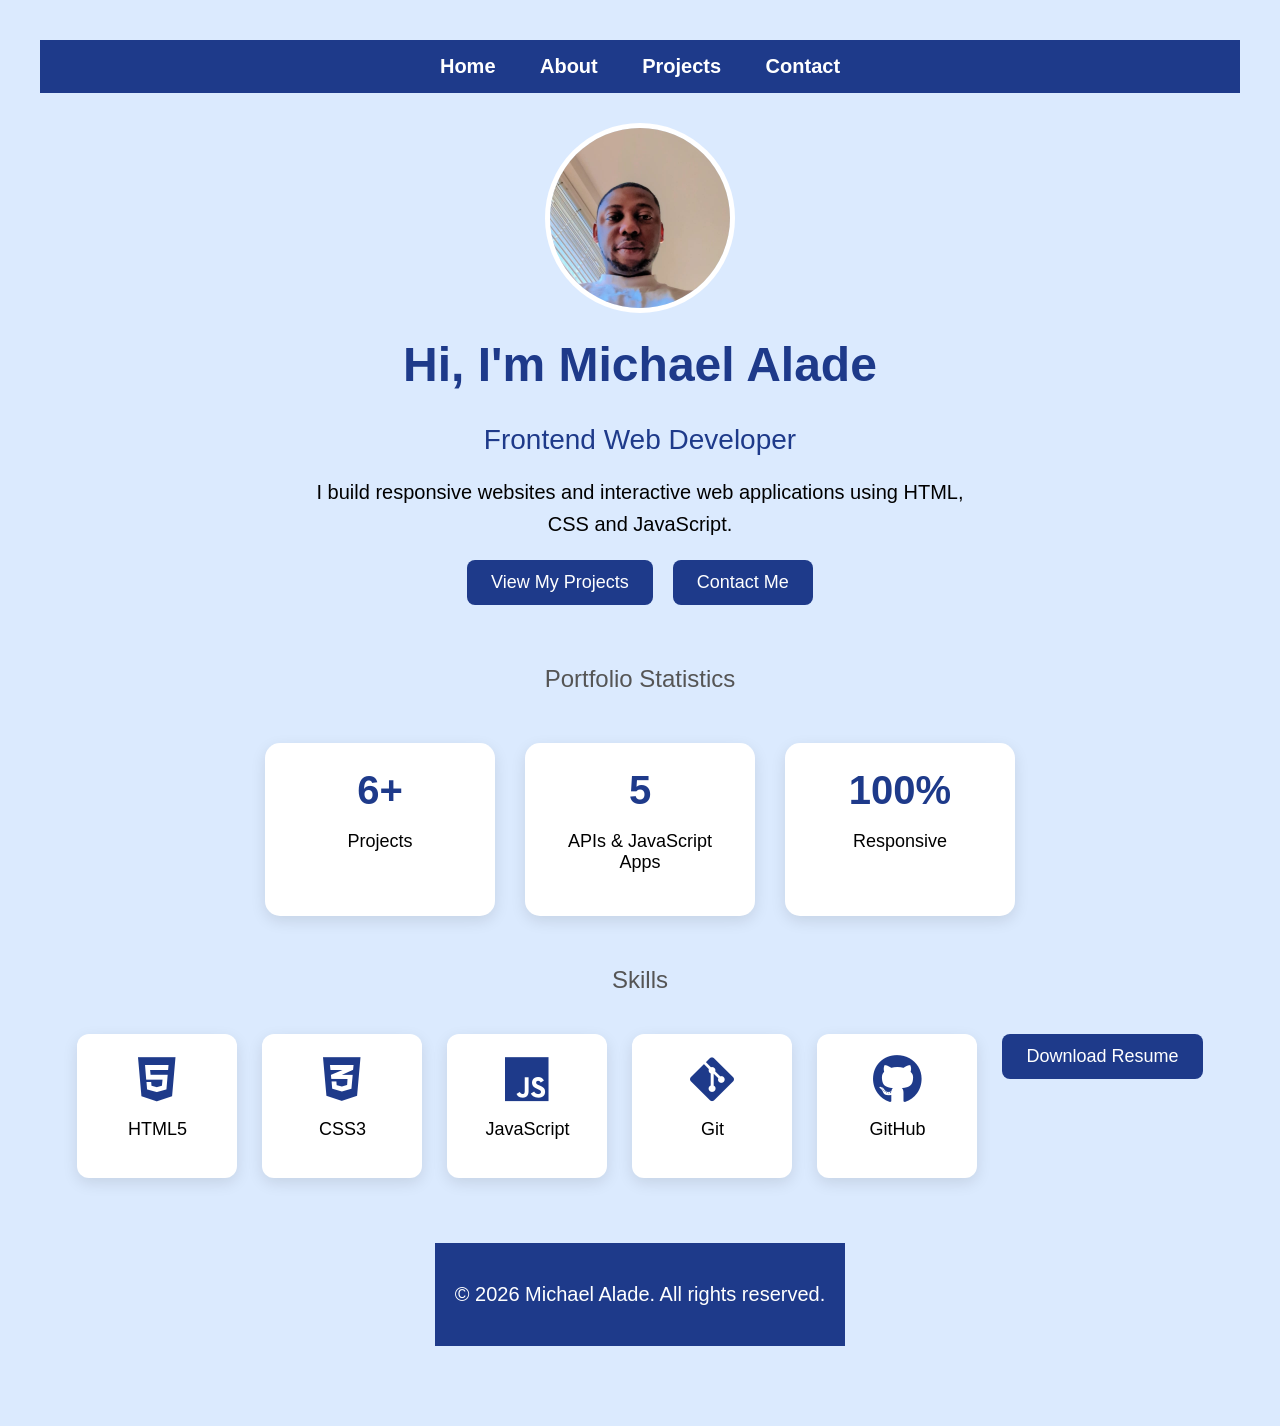
==== index.html @ 43a9d6e0 "First portfolio website" ====
<!DOCTYPE html>
<html>

<head>
    <title>Michael Alade</title>
    <link rel="stylesheet" href="style.css">
    <link rel="stylesheet" href="https://cdnjs.cloudflare.com/ajax/libs/font-awesome/6.7.2/css/all.min.css">
</head>

<body>

    <nav>
    <a href="index.html">Home</a>
    <a href="about.html">About</a>
    <a href="projects.html">Projects</a>
    <a href="contact.html">Contact</a>
</nav>

<div class="hero">

    <img src="images/michael.jpg" alt="Michael" class="profile-photo">

    <h1>Hi, I'm Michael Alade</h1>

    <h2>Frontend Web Developer</h2>

    <p>
        I build responsive websites and interactive web applications using
        HTML, CSS and JavaScript.
    </p>

    <div class="button-group">

        <a href="projects.html">
            <button>View My Projects</button>
        </a>

        <a href="contact.html">
            <button>Contact Me</button>
        </a>

    </div>

</div>

<h2>Portfolio Statistics</h2>

<div class="stats">

    <div class="stat-box">
        <h1>6+</h1>
        <p>Projects</p>
    </div>

    <div class="stat-box">
        <h1>5</h1>
        <p>APIs & JavaScript Apps</p>
    </div>

    <div class="stat-box">
        <h1>100%</h1>
        <p>Responsive</p>
    </div>

</div>

<h2>Skills</h2>

<div class="skills">

    <div class="skill">
        <i class="fa-brands fa-html5"></i>
        <p>HTML5</p>
    </div>

    <div class="skill">
        <i class="fa-brands fa-css3-alt"></i>
        <p>CSS3</p>
    </div>

    <div class="skill">
        <i class="fa-brands fa-js"></i>
        <p>JavaScript</p>
    </div>

    <div class="skill">
        <i class="fa-brands fa-git-alt"></i>
        <p>Git</p>
    </div>

    <div class="skill">
        <i class="fa-brands fa-github"></i>
        <p>GitHub</p>
    </div>
    <a href="resume.pdf" download>
    <button>Download Resume</button>
</a>

<footer>

    <p>© 2026 Michael Alade. All rights reserved.</p>

</footer>
---- style.css ----
/* ===========================
   GENERAL
=========================== */

body {
    background-color: #dbeafe;
    font-family: Arial, sans-serif;
    text-align: center;
    padding: 40px;
    margin: 0;
}

.container {
    width: 600px;
    max-width: 90%;
    margin: 50px auto;
    background-color: white;
    padding: 30px;
    border-radius: 15px;
}

h1 {
    color: #1e3a8a;
}

h2 {
    color: #555;
    font-size: 24px;
    font-weight: normal;
}

p {
    font-size: 20px;
}

/* ===========================
   NAVIGATION
=========================== */

nav {
    background-color: #1e3a8a;
    padding: 15px;
    margin-bottom: 30px;
    text-align: center;
    position: sticky;
    top: 0;
    z-index: 1000;
}

nav a {
    color: white;
    text-decoration: none;
    margin: 0 20px;
    font-size: 20px;
    font-weight: bold;
}

nav a:hover {
    color: #cbd5e1;
}

/* ===========================
   BUTTONS
=========================== */

button {
    background: #1e3a8a;
    color: white;
    border: none;
    padding: 12px 24px;
    border-radius: 8px;
    font-size: 18px;
    cursor: pointer;
    transition: background-color 0.3s, transform 0.2s;
}

button:hover {
    background: #2563eb;
    transform: scale(1.05);
}

.button-group {
    display: flex;
    justify-content: center;
    gap: 20px;
    margin-top: 20px;
}

.button-group a {
    text-decoration: none;
}

/* ===========================
   PROFILE
=========================== */

.profile-photo {
    width: 180px;
    height: 180px;
    border-radius: 50%;
    object-fit: cover;
    border: 5px solid white;
}

/* ===========================
   FOOTER
=========================== */

footer {
    margin-top: 40px;
    padding: 20px;
    text-align: center;
    color: white;
    background-color: #1e3a8a;
}

/* ===========================
   PROJECT CARDS
=========================== */

.project-card {
    background: white;
    border-radius: 10px;
    padding: 25px;
    margin: 40px auto;
    max-width: 700px;
    box-shadow: 0 4px 10px rgba(0,0,0,0.1);
    transition: transform 0.3s ease, box-shadow 0.3s ease;
}

.project-card:hover {
    transform: translateY(-8px);
    box-shadow: 0 12px 30px rgba(0,0,0,0.15);
}

.project-card h2 {
    color: #1e3a8a;
}

.project-card p {
    margin: 18px 0;
}

.project-card img {
    width: 280px;
    height: 170px;
    object-fit: contain;
    display: block;
    margin: 20px auto;
    border-radius: 10px;
    background: #f5f5f5;
}

/* ===========================
   CALCULATOR
=========================== */

.calculator {
    width: 320px;
    margin: 50px auto;
    background: white;
    padding: 20px;
    border-radius: 15px;
    box-shadow: 0 5px 15px rgba(0,0,0,0.2);
}

#display {
    width: 100%;
    height: 60px;
    font-size: 28px;
    text-align: right;
    padding: 10px;
    margin-bottom: 20px;
    border: 2px solid #ddd;
    border-radius: 10px;
    box-sizing: border-box;
}

.buttons {
    display: grid;
    grid-template-columns: repeat(4, 1fr);
    gap: 10px;
}

.buttons button {
    height: 60px;
    font-size: 22px;
}

/* ===========================
   TODO APP
=========================== */

#taskList {
    list-style: none;
    padding: 0;
}

#taskList li {
    margin: 15px 0;
    cursor: pointer;
    font-size: 28px;
}

#taskList button {
    margin-left: 15px;
    padding: 5px 12px;
    font-size: 16px;
    border: none;
    border-radius: 6px;
    background-color: crimson;
}

#taskList button:hover {
    background-color: darkred;
}

/* ===========================
   CLOCK
=========================== */

.clock-container {
    text-align: center;
    margin-top: 100px;
}

#clock {
    font-size: 70px;
    font-weight: bold;
    color: #1f3c88;
    margin-top: 30px;
}

.skills{
    display:flex;
    justify-content:center;
    flex-wrap:wrap;
    gap:25px;
    margin:40px 0;
}

.skill{
    width:120px;
    background:white;
    padding:20px;
    border-radius:12px;
    box-shadow:0 5px 15px rgba(0,0,0,.1);
    transition:0.3s;
}

.skill:hover{
    transform:translateY(-8px);
}

.skill i{
    font-size:50px;
    color:#1e3a8a;
}

.skill p{
    margin-top:15px;
    font-size:18px;
}

@keyframes fadeIn{

    from{
        opacity:0;
        transform:translateY(20px);
    }

    to{
        opacity:1;
        transform:translateY(0);
    }

}

.container{
    animation:fadeIn 1s ease;
}

@media (max-width:768px){

    body{
        padding:20px;
    }

    .container{
        width:90%;
        padding:20px;
    }

    nav a{
        display:block;
        margin:12px 0;
    }

    .project-card{
        width:100%;
    }

    .project-card img{
        width:100%;
        height:auto;
    }

    #movieInput,
    #cityInput{
        width:90%;
    }

    button{
        width:100%;
        margin-top:10px;
    }

}

.hero{
    text-align:center;
    margin-bottom:60px;
}

.hero h1{
    font-size:48px;
    margin-top:20px;
}

.hero h2{
    color:#1e3a8a;
    font-size:28px;
    margin-bottom:20px;
}

.hero p{
    max-width:650px;
    margin:20px auto;
    line-height:1.6;
}

.stats{
    display:flex;
    justify-content:center;
    gap:30px;
    flex-wrap:wrap;
    margin:50px 0;
}

.stat-box{
    background:white;
    width:180px;
    padding:25px;
    border-radius:15px;
    box-shadow:0 5px 15px rgba(0,0,0,.1);
}

.stat-box h1{
    color:#1e3a8a;
    font-size:40px;
    margin:0;
}

.stat-box p{
    font-size:18px;
}
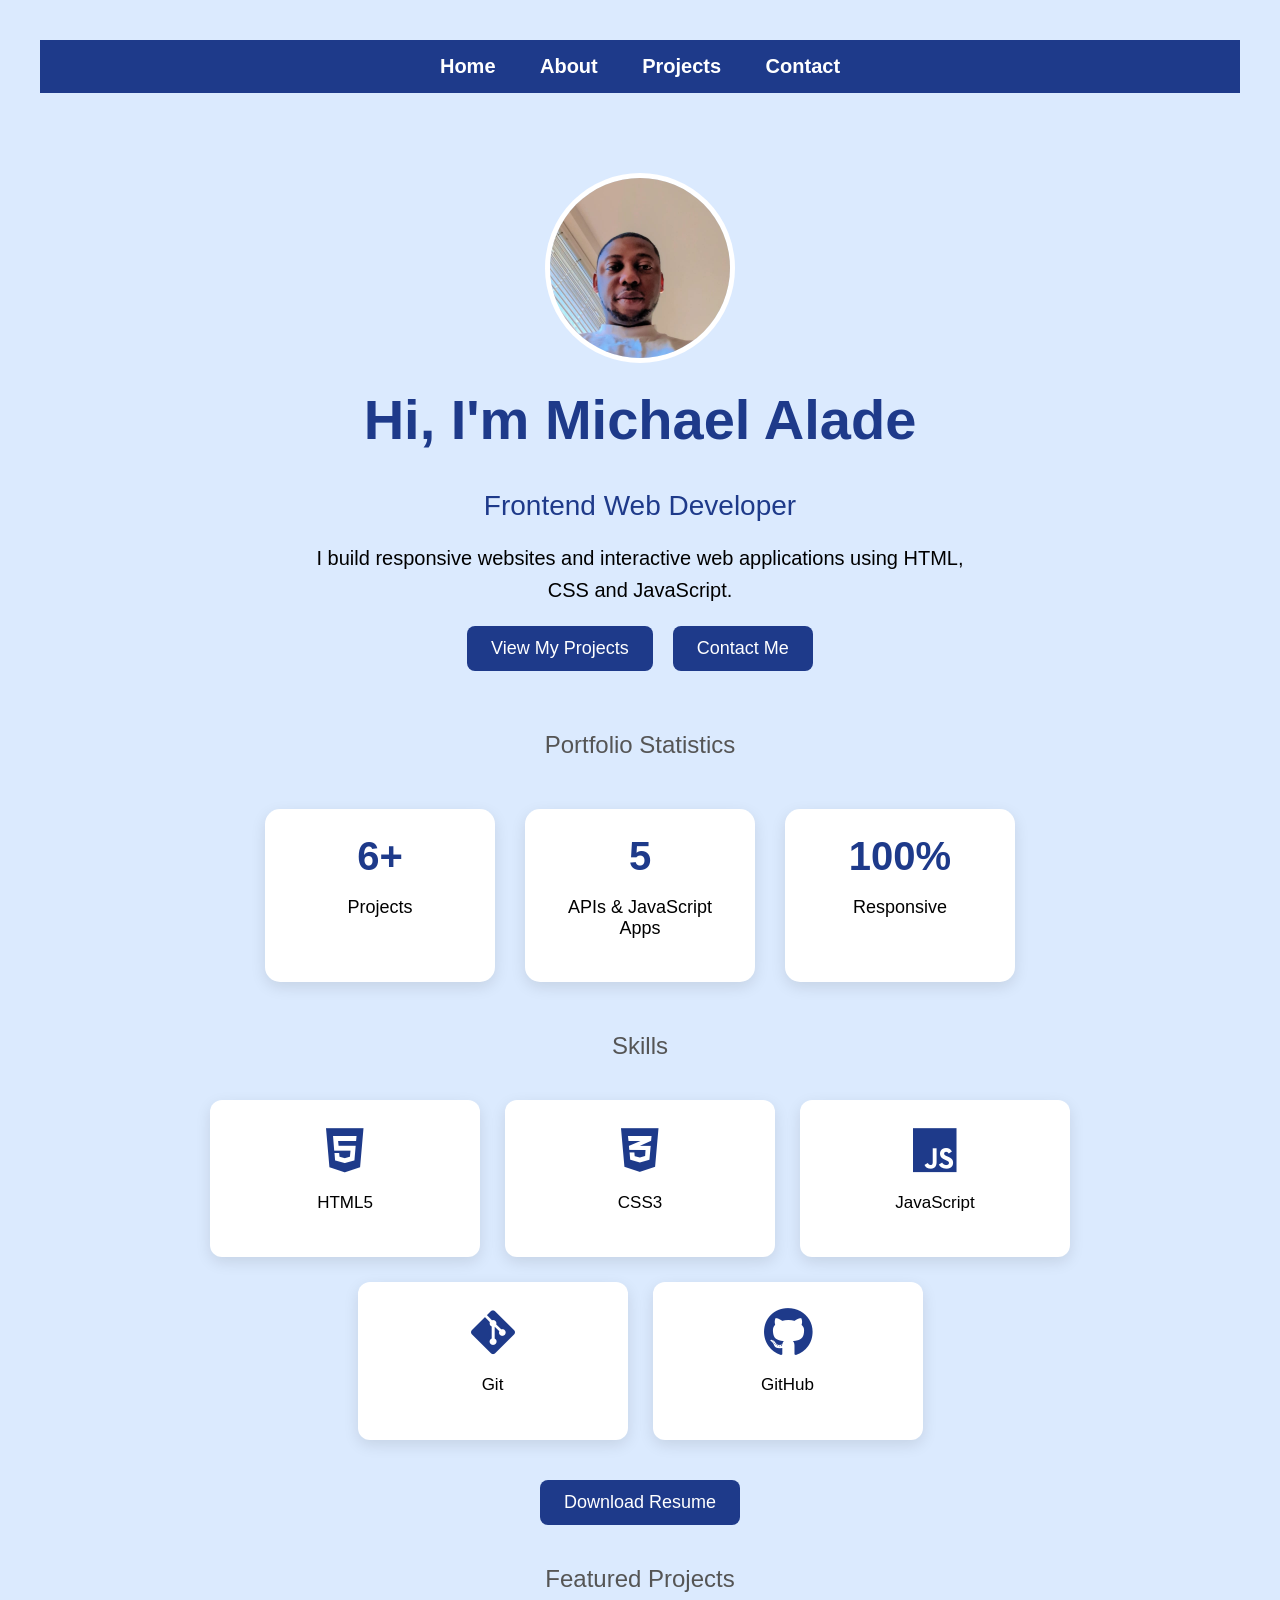
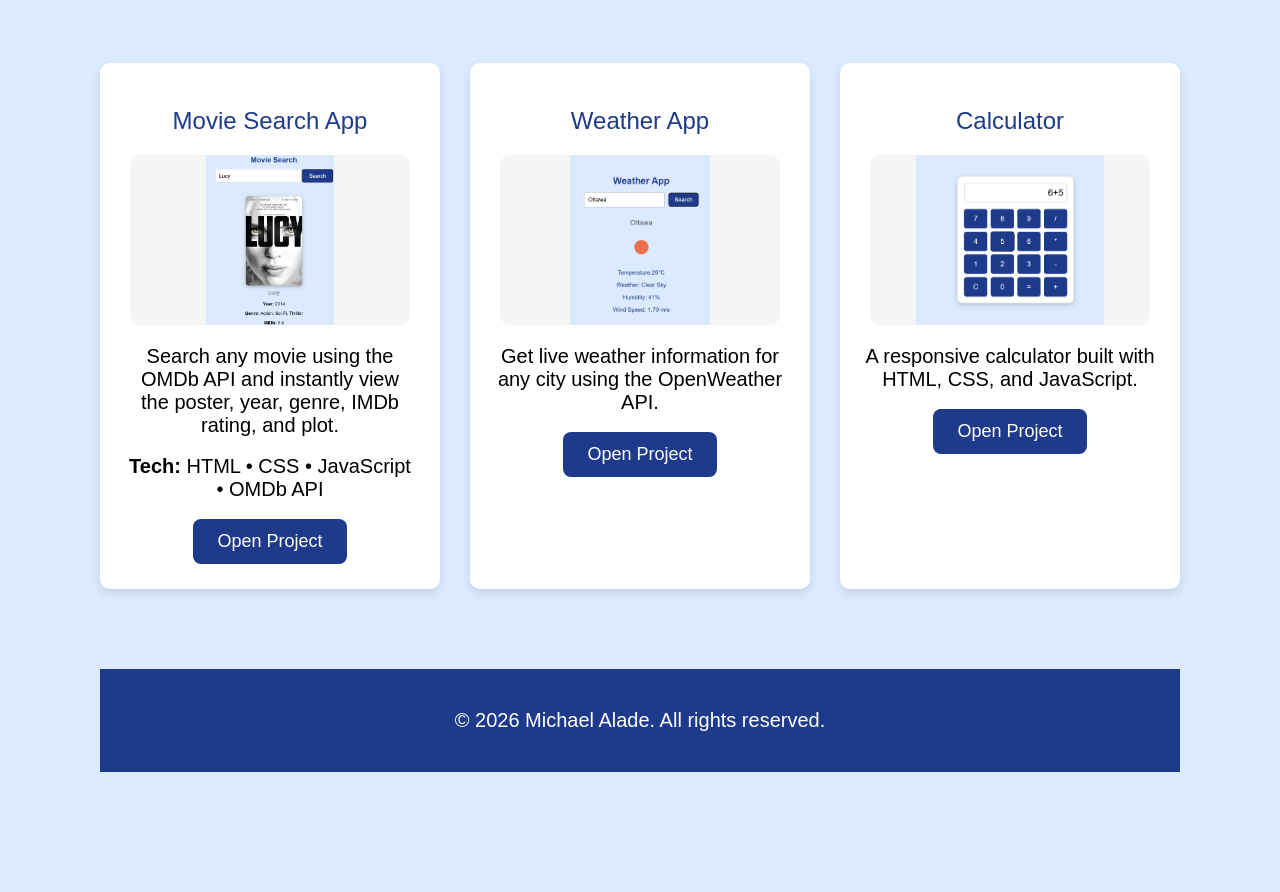
==== commit dea2df90: "Fix homepage featured projects" ====
--- a/index.html
+++ b/index.html
@@ -16,7 +16,9 @@
     <a href="contact.html">Contact</a>
 </nav>
 
-<div class="hero">
+<div class="container">
+    
+    <div class="hero">
 
     <img src="images/michael.jpg" alt="Michael" class="profile-photo">
 
@@ -84,20 +86,83 @@
     </div>
 
     <div class="skill">
-        <i class="fa-brands fa-git-alt"></i>
-        <p>Git</p>
-    </div>
+    <i class="fa-brands fa-git-alt"></i>
+    <p>Git</p>
+</div>
 
-    <div class="skill">
-        <i class="fa-brands fa-github"></i>
-        <p>GitHub</p>
-    </div>
+   <div class="skill">
+    <i class="fa-brands fa-github"></i>
+    <p>GitHub</p>
+</div>
+
+</div>
+
+
+<div class="resume-button">
     <a href="resume.pdf" download>
-    <button>Download Resume</button>
-</a>
+        <button>Download Resume</button>
+    </a>
+</div>
+
+<h2>Featured Projects</h2>
+
+<div class="projects-grid">
+
+    <div class="project-card">
+
+    <h2>Movie Search App</h2>
+
+    <img src="images/Movie Search.png" alt="Movie Search">
+
+    <p>
+        Search any movie using the OMDb API and instantly view the poster,
+        year, genre, IMDb rating, and plot.
+    </p>
+
+    <p><strong>Tech:</strong> HTML • CSS • JavaScript • OMDb API</p>
+
+    <a href="movie.html">
+        <button>Open Project</button>
+    </a>
+
+</div>
+
+<div class="project-card">
+    <h2>Weather App</h2>
+
+    <img src="images/Weather App.png" alt="Weather App">
+
+    <p>
+        Get live weather information for any city using the OpenWeather API.
+    </p>
+
+    <a href="weather.html">
+        <button>Open Project</button>
+    </a>
+</div>
+
+<div class="project-card">
+    <h2>Calculator</h2>
+
+    <img src="images/calculator.png" alt="Calculator">
+
+    <p>
+        A responsive calculator built with HTML, CSS, and JavaScript.
+    </p>
+
+    <a href="calculator.html">
+        <button>Open Project</button>
+    </a>
+</div>
+
+</div>
 
 <footer>
 
     <p>© 2026 Michael Alade. All rights reserved.</p>
 
-</footer>+</footer>
+
+</body>
+
+</html>
--- a/style.css
+++ b/style.css
@@ -10,13 +10,12 @@
     margin: 0;
 }
 
-.container {
-    width: 600px;
-    max-width: 90%;
-    margin: 50px auto;
-    background-color: white;
-    padding: 30px;
-    border-radius: 15px;
+.container{
+    max-width:1200px;
+    width:90%;
+    margin:50px auto;
+    background:transparent;
+    padding:30px;
 }
 
 h1 {
@@ -310,12 +309,12 @@
         width:90%;
     }
 
-    button{
-        width:100%;
-        margin-top:10px;
-    }
-
-}
+ button{
+    width:100%;
+    margin-top:10px;
+}
+
+} 
 
 .hero{
     text-align:center;
@@ -363,4 +362,59 @@
 
 .stat-box p{
     font-size:18px;
-}+}
+
+.skills {
+    display: flex;
+    justify-content: center;
+    gap: 25px;
+    flex-wrap: wrap;
+    margin: 40px 0;
+}
+
+.skill {
+    width: 220px;
+    background: white;
+    padding: 25px;
+    border-radius: 12px;
+    box-shadow: 0 5px 15px rgba(0,0,0,.1);
+    transition: transform .3s ease, box-shadow .3s ease;
+}
+
+.skill:hover {
+    transform: translateY(-8px);
+    box-shadow: 0 12px 25px rgba(0,0,0,.15);
+}
+
+.skill h3 {
+    color: #1e3a8a;
+    margin-bottom: 15px;
+}
+
+.skill p {
+    font-size: 17px;
+    line-height: 1.5;
+}
+
+.resume-button {
+    text-align: center;
+    margin: 40px 0;
+}
+
+.hero h1 {
+    font-size: 3.5rem;
+}
+
+.projects-grid{
+    display:grid;
+    grid-template-columns:repeat(auto-fit,minmax(300px,1fr));
+    gap:30px;
+    margin-top:30px;
+}
+
+.resume-button {
+    text-align: center;
+    margin: 40px 0;
+    width: 100%;
+}
+
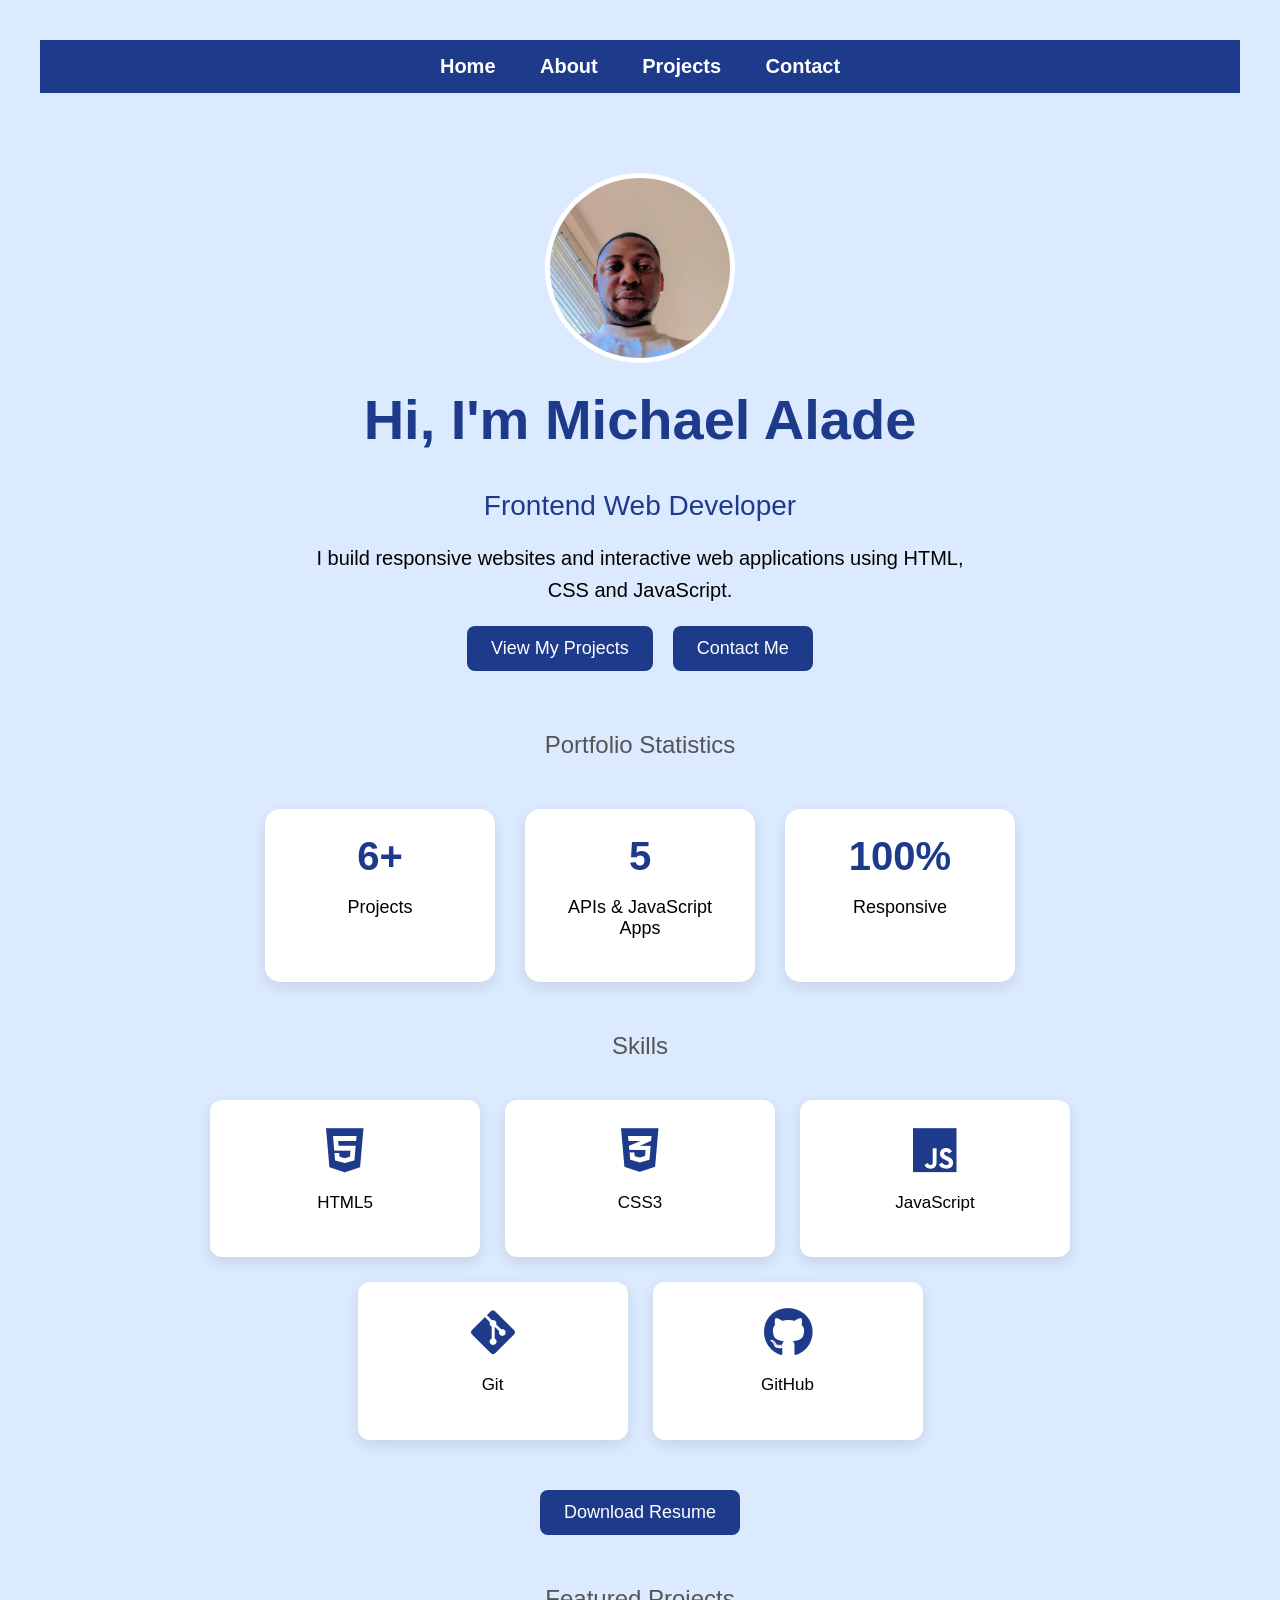
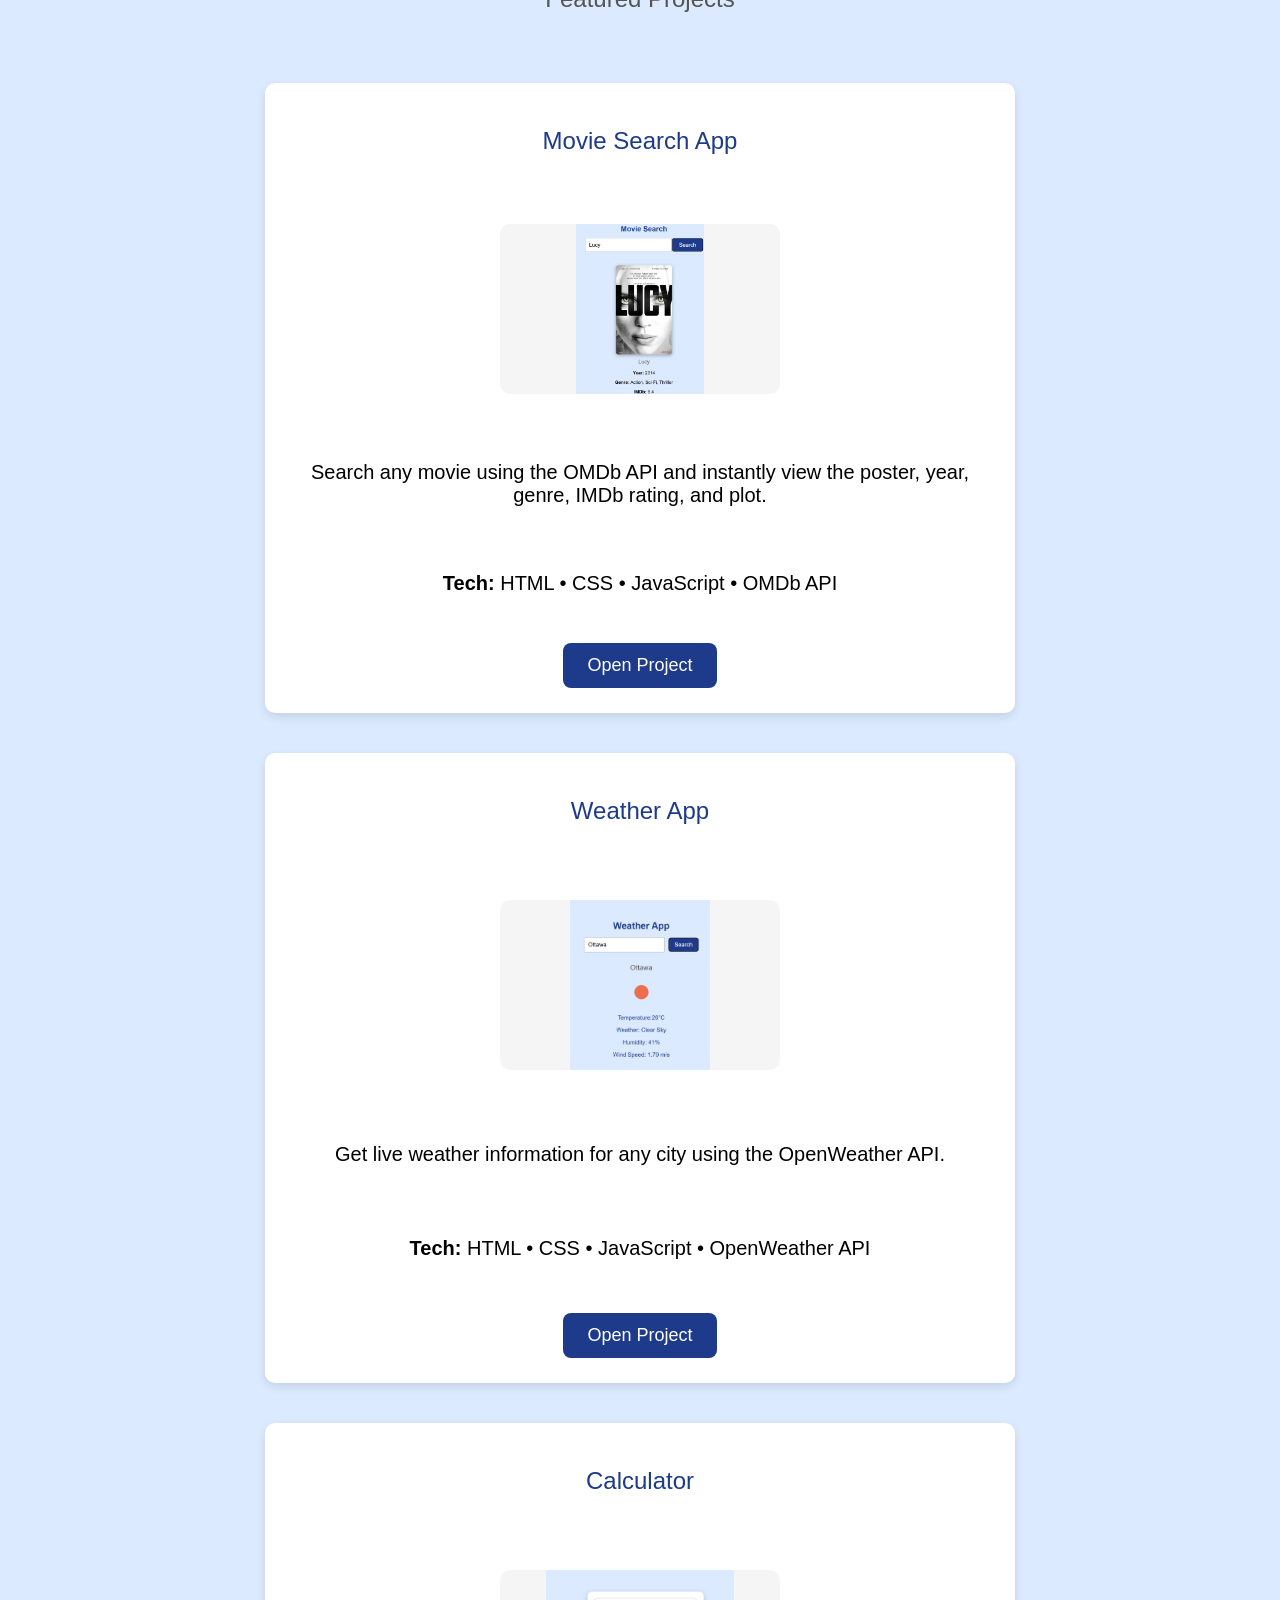
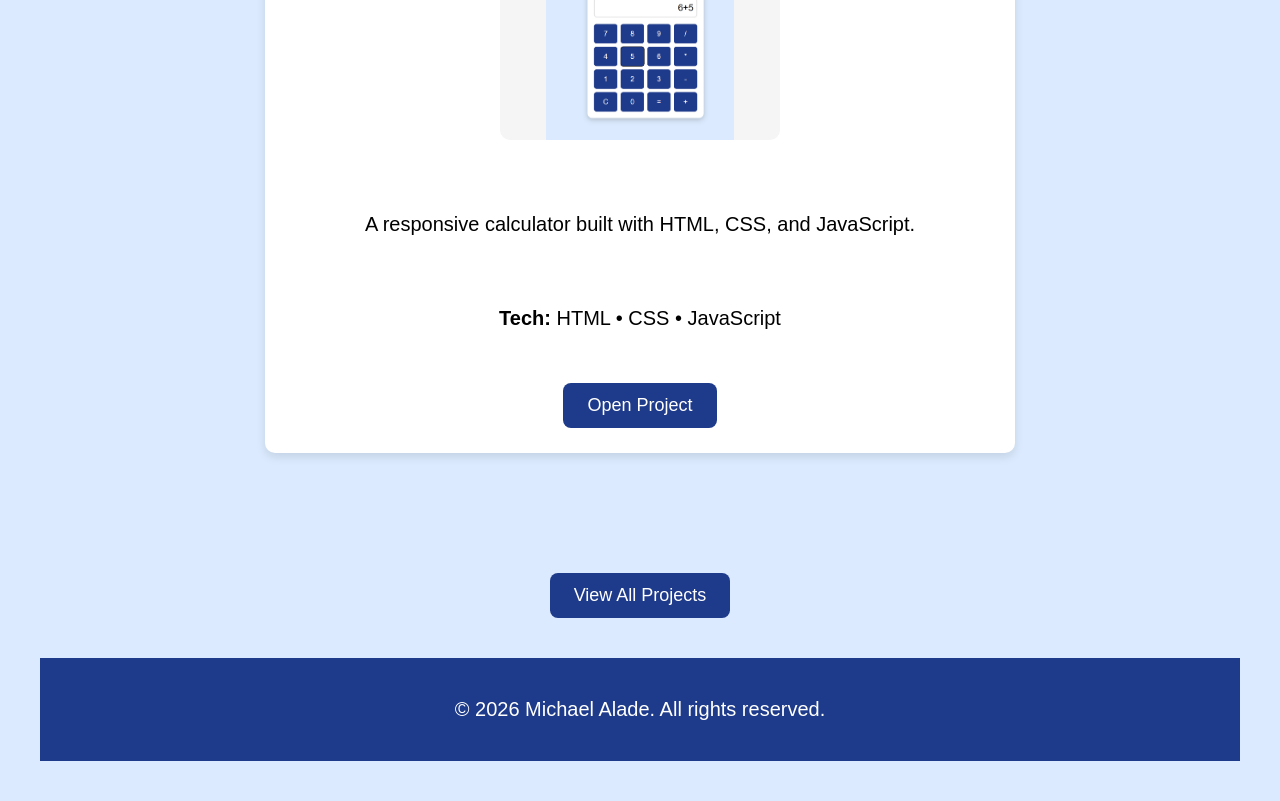
==== commit 58e7c5ee: "Add View All Projects button" ====
--- a/index.html
+++ b/index.html
@@ -97,7 +97,6 @@
 
 </div>
 
-
 <div class="resume-button">
     <a href="resume.pdf" download>
         <button>Download Resume</button>
@@ -107,6 +106,8 @@
 <h2>Featured Projects</h2>
 
 <div class="projects-grid">
+
+    </div>
 
     <div class="project-card">
 
@@ -136,10 +137,13 @@
         Get live weather information for any city using the OpenWeather API.
     </p>
 
+    <p><strong>Tech:</strong> HTML • CSS • JavaScript • OpenWeather API</p>
+
     <a href="weather.html">
         <button>Open Project</button>
     </a>
 </div>
+
 
 <div class="project-card">
     <h2>Calculator</h2>
@@ -150,11 +154,19 @@
         A responsive calculator built with HTML, CSS, and JavaScript.
     </p>
 
+    <p><strong>Tech:</strong> HTML • CSS • JavaScript</p>
+
     <a href="calculator.html">
         <button>Open Project</button>
     </a>
 </div>
 
+</div>
+
+<div class="button-group">
+    <a href="projects.html">
+        <button>View All Projects</button>
+    </a>
 </div>
 
 <footer>
--- a/style.css
+++ b/style.css
@@ -418,3 +418,15 @@
     width: 100%;
 }
 
+.resume-button{
+    text-align:center;
+    margin:50px 0;
+}
+
+.project-card{
+    display:flex;
+    flex-direction:column;
+    justify-content:space-between;
+    min-height:580px;
+}
+
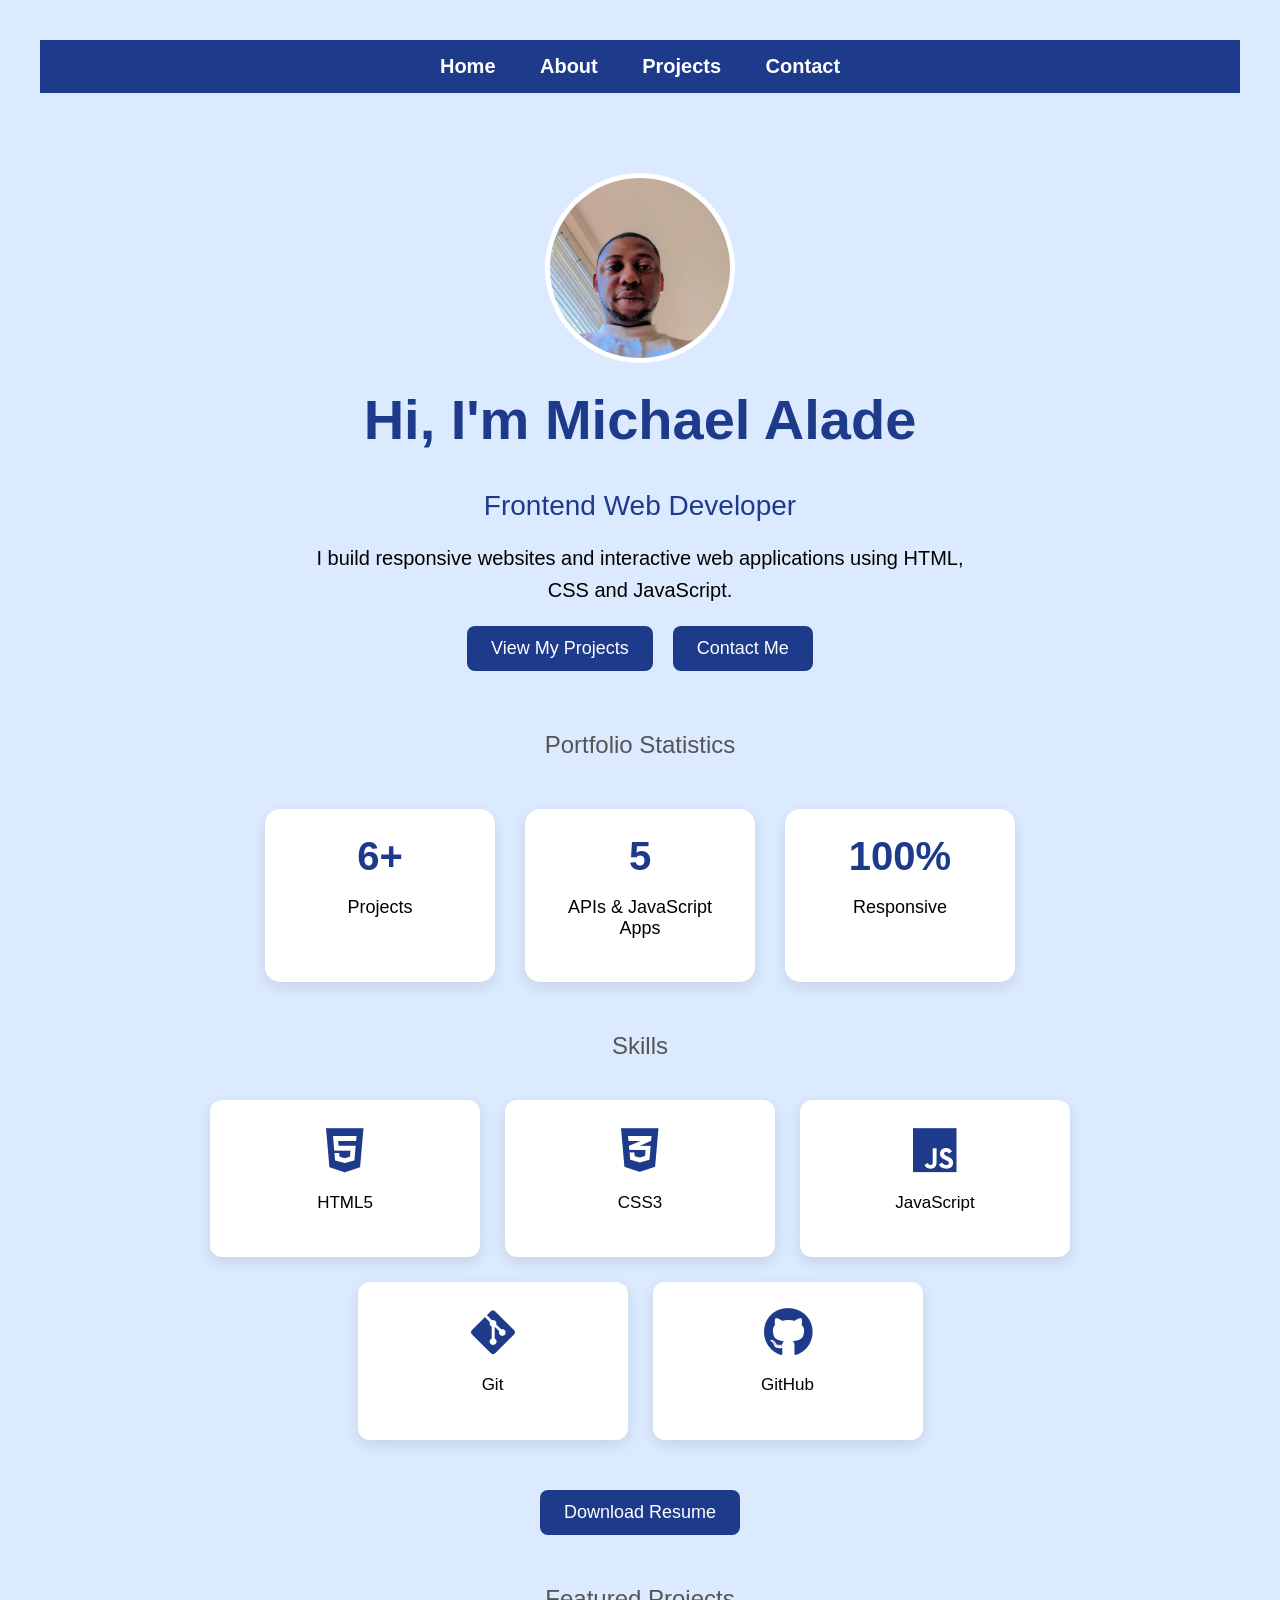
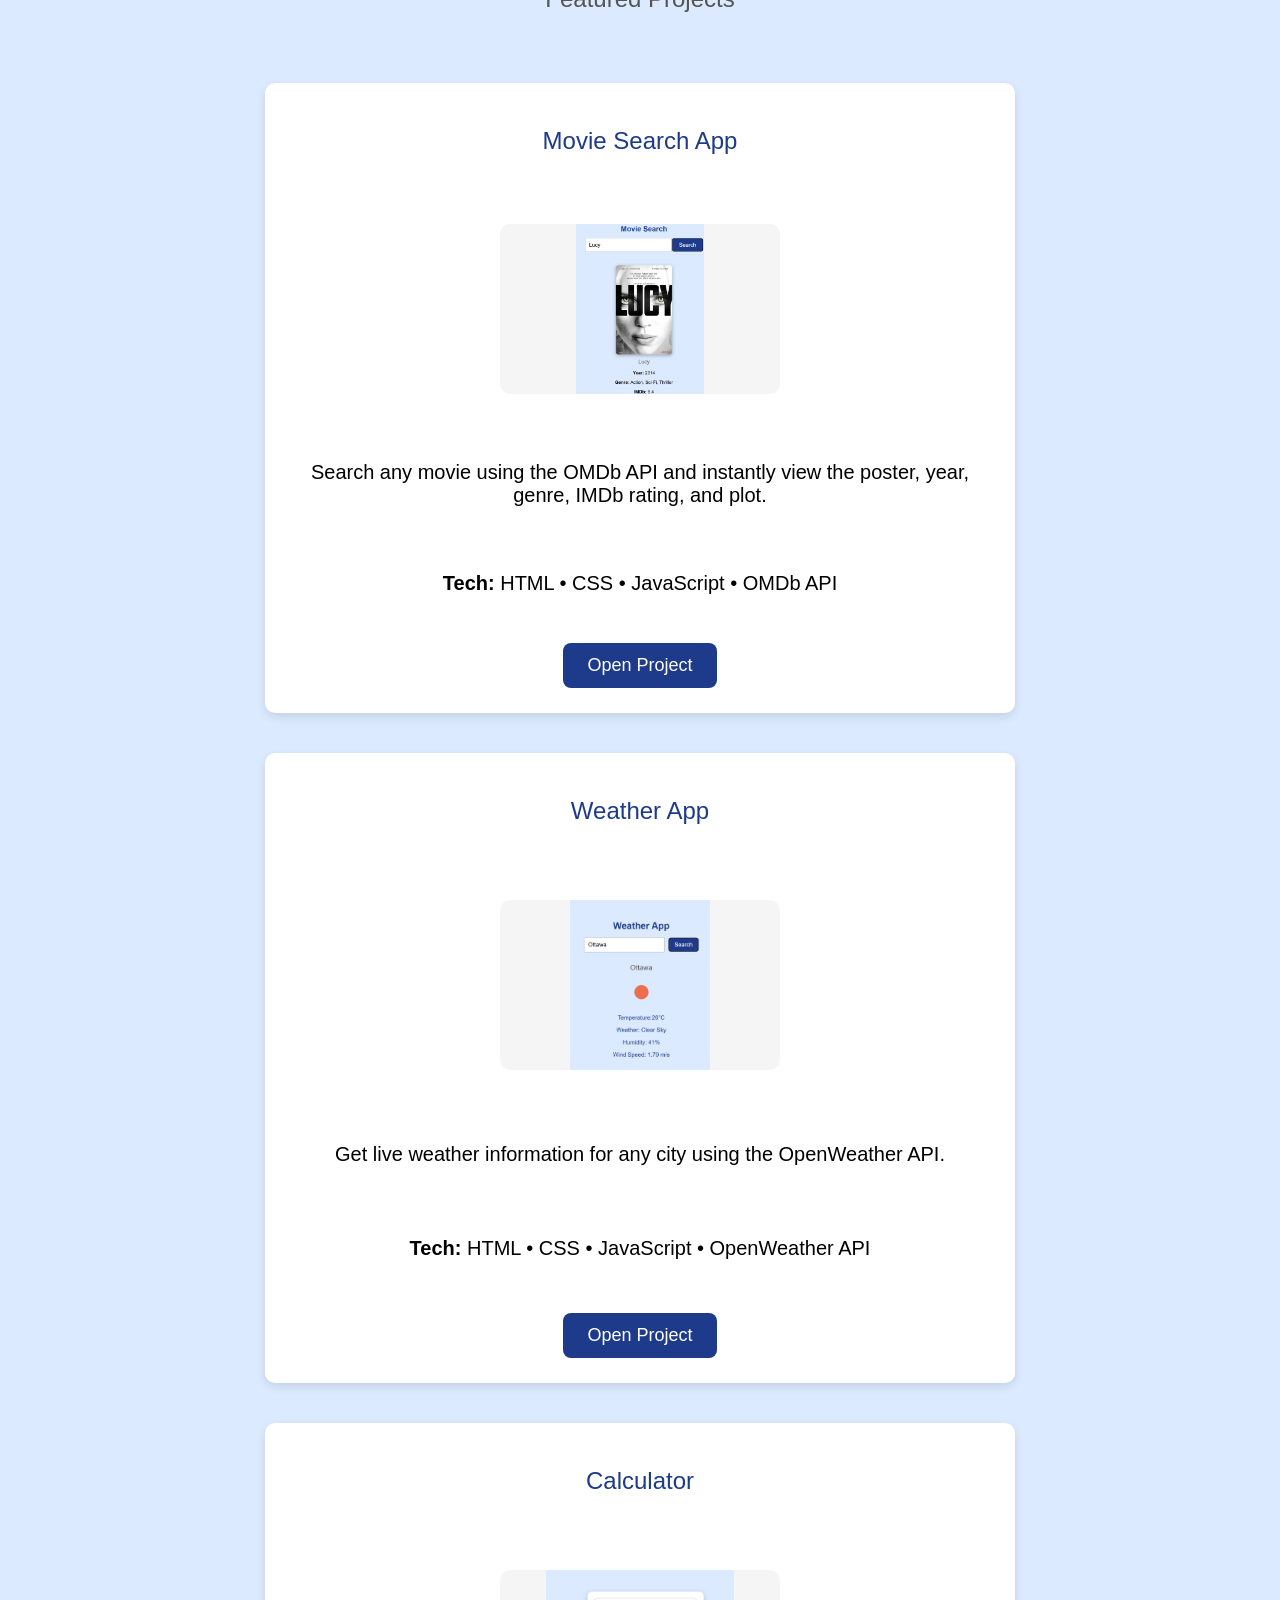
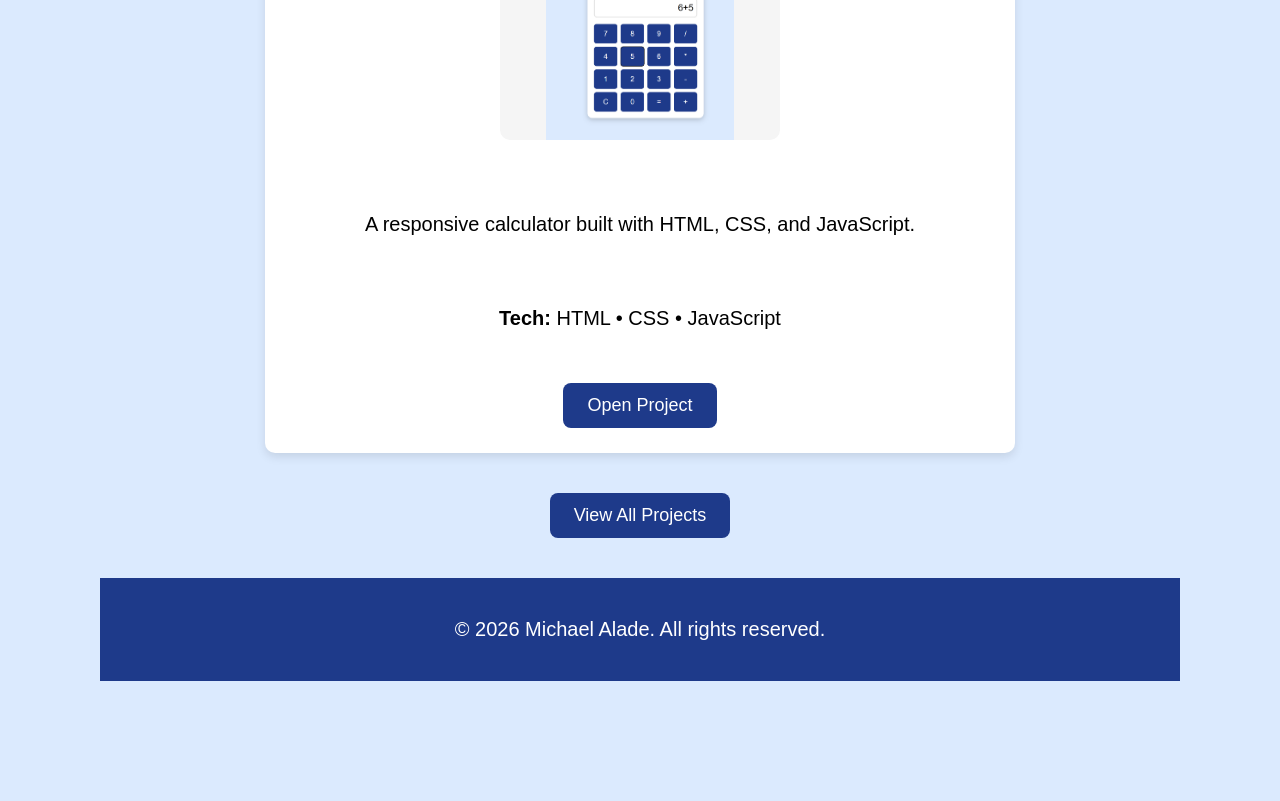
==== commit 4bffae14: "Add View All Projects button" ====
--- a/index.html
+++ b/index.html
@@ -161,8 +161,6 @@
     </a>
 </div>
 
-</div>
-
 <div class="button-group">
     <a href="projects.html">
         <button>View All Projects</button>
